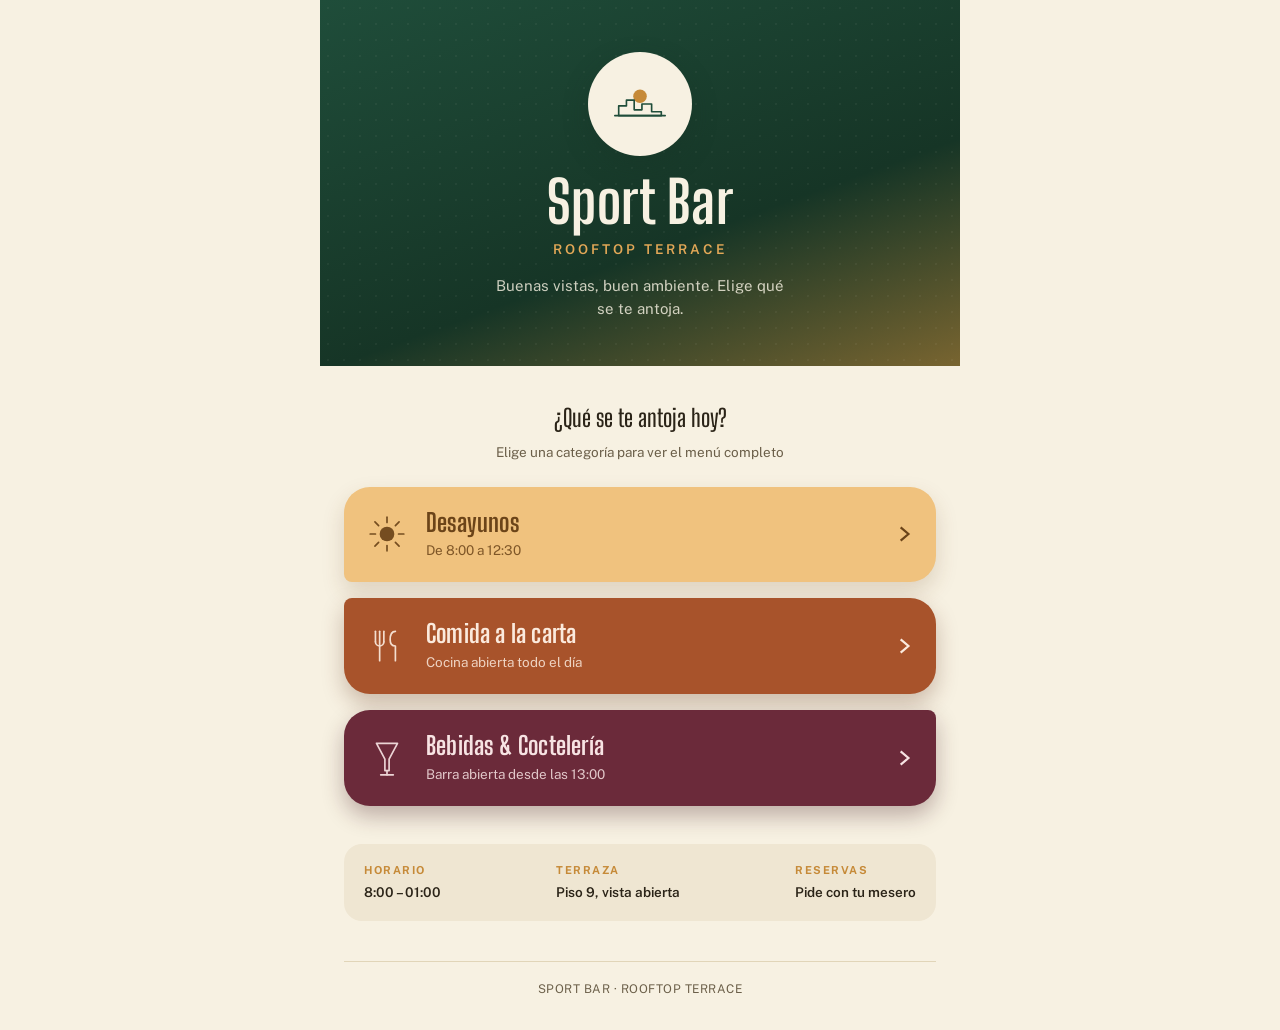
==== index.html @ 1ca73cd4 "Add files via upload" ====
<!doctype html>
<html lang="es">
<head>
<meta charset="UTF-8" />
<meta name="viewport" content="width=device-width, initial-scale=1.0" />
<title>Sport Bar — Rooftop Terrace</title>
<meta name="description" content="Elige entre desayunos, comida a la carta y bebidas / coctelería." />
<link rel="preconnect" href="https://fonts.googleapis.com">
<link rel="preconnect" href="https://fonts.gstatic.com" crossorigin>
<link href="https://fonts.googleapis.com/css2?family=Big+Shoulders+Display:wght@600;700&family=Public+Sans:wght@400;600;700&display=swap" rel="stylesheet">
<link rel="stylesheet" href="styles.css">
</head>
<body>

<div class="shell">

  <header class="hero-band">
    <div class="hero-band__inner">
      <div class="badge">
        <svg viewBox="0 0 64 64">
          <circle class="sun" cx="32" cy="24" r="7"/>
          <path d="M10 44 L10 34 L18 34 L18 28 L26 28 L26 38 L34 38 L34 32 L44 32 L44 40 L54 40 L54 44 Z"/>
          <line x1="6" y1="44" x2="58" y2="44"/>
        </svg>
      </div>
      <h1 class="hero-band__title">Sport Bar</h1>
      <p class="hero-band__subtitle">ROOFTOP TERRACE</p>
      <p class="hero-band__tagline">Buenas vistas, buen ambiente. Elige qué se te antoja.</p>
    </div>
  </header>

  <div class="content">

    <div class="selector-heading">
      <h2 class="selector-heading__title">¿Qué se te antoja hoy?</h2>
      <p class="selector-heading__hint">Elige una categoría para ver el menú completo</p>
    </div>

    <nav class="selector" aria-label="Selecciona una categoría de menú">

      <a class="panel panel--peach" href="desayunos.html">
        <svg class="panel__icon" viewBox="0 0 40 40">
          <circle class="sun" cx="20" cy="20" r="7"/>
          <line x1="20" y1="4" x2="20" y2="9"/>
          <line x1="20" y1="31" x2="20" y2="36"/>
          <line x1="4" y1="20" x2="9" y2="20"/>
          <line x1="31" y1="20" x2="36" y2="20"/>
          <line x1="8.5" y1="8.5" x2="12" y2="12"/>
          <line x1="28" y1="28" x2="31.5" y2="31.5"/>
          <line x1="31.5" y1="8.5" x2="28" y2="12"/>
          <line x1="12" y1="28" x2="8.5" y2="31.5"/>
        </svg>
        <span class="panel__text">
          <p class="panel__label">Desayunos</p>
          <p class="panel__desc">De 8:00 a 12:30</p>
        </span>
        <svg class="panel__arrow" viewBox="0 0 18 18"><path d="M6 3l7 6-7 6"/></svg>
      </a>

      <a class="panel panel--brick" href="comida.html">
        <svg class="panel__icon" viewBox="0 0 40 40">
          <line x1="13" y1="6" x2="13" y2="34"/>
          <line x1="9" y1="6" x2="9" y2="16"/>
          <line x1="17" y1="6" x2="17" y2="16"/>
          <path d="M9 16c0 2.2 1.8 4 4 4s4-1.8 4-4"/>
          <path d="M28 6c-3 0-5 3-5 8s2 6 5 6v14"/>
        </svg>
        <span class="panel__text">
          <p class="panel__label">Comida a la carta</p>
          <p class="panel__desc">Cocina abierta todo el día</p>
        </span>
        <svg class="panel__arrow" viewBox="0 0 18 18"><path d="M6 3l7 6-7 6"/></svg>
      </a>

      <a class="panel panel--wine" href="bebidas.html">
        <svg class="panel__icon" viewBox="0 0 40 40">
          <path d="M10 6h20l-8 15v11h-4V21z"/>
          <line x1="14" y1="36" x2="26" y2="36"/>
          <line x1="20" y1="32" x2="20" y2="36"/>
        </svg>
        <span class="panel__text">
          <p class="panel__label">Bebidas &amp; Coctelería</p>
          <p class="panel__desc">Barra abierta desde las 13:00</p>
        </span>
        <svg class="panel__arrow" viewBox="0 0 18 18"><path d="M6 3l7 6-7 6"/></svg>
      </a>

    </nav>

    <div class="info-row">
      <div class="info-row__item">
        <p class="info-row__label">HORARIO</p>
        <p class="info-row__value">8:00 – 01:00</p>
      </div>
      <div class="info-row__item">
        <p class="info-row__label">TERRAZA</p>
        <p class="info-row__value">Piso 9, vista abierta</p>
      </div>
      <div class="info-row__item">
        <p class="info-row__label">RESERVAS</p>
        <p class="info-row__value">Pide con tu mesero</p>
      </div>
    </div>

  </div>

  <footer class="footer">
    <div class="footer__line"></div>
    <p class="footer__text">SPORT BAR · ROOFTOP TERRACE</p>
  </footer>

</div>

</body>
</html>
---- styles.css ----
/* ==========================================================================
   SPORT BAR — Rooftop Terrace
   Sistema de diseño compartido (v2 — cálido, amigable, con personalidad)
   ========================================================================== */

:root {
  --cream: #F7F1E2;
  --cream-soft: #EFE6D2;
  --ink: #2B2418;
  --ink-soft: #6B5F49;

  --pitch: #1F4D3A;
  --pitch-deep: #163526;
  --gold: #E3A857;
  --gold-deep: #C68A38;

  --peach: #F0C27E;
  --peach-ink: #6B4419;
  --brick: #A8532B;
  --brick-ink: #FBEADD;
  --wine: #6B2A3A;
  --wine-ink: #F7E3E3;

  --line-soft: #E1D5B8;

  --font-display: "Big Shoulders Display", sans-serif;
  --font-body: "Public Sans", sans-serif;
}

* { box-sizing: border-box; }
html { -webkit-text-size-adjust: 100%; }

body {
  margin: 0;
  background: var(--cream);
  color: var(--ink);
  font-family: var(--font-body);
  font-weight: 400;
  line-height: 1.5;
  -webkit-font-smoothing: antialiased;
}

a { color: inherit; }

@media (prefers-reduced-motion: reduce) {
  * { animation-duration: 0.001ms !important; transition-duration: 0.001ms !important; }
}

/* --------------------------------------------------------------------------
   Page shell
   -------------------------------------------------------------------------- */

.shell {
  max-width: 640px;
  margin: 0 auto;
  min-height: 100vh;
  display: flex;
  flex-direction: column;
}

.content {
  padding: 0 24px;
}

/* --------------------------------------------------------------------------
   Hero band — logo + nombre, cálido, primer plano
   -------------------------------------------------------------------------- */

.hero-band {
  position: relative;
  overflow: hidden;
  background: linear-gradient(160deg, var(--pitch) 0%, var(--pitch-deep) 62%, var(--gold-deep) 130%);
  padding: 52px 24px 46px;
  text-align: center;
}

.hero-band::before {
  content: "";
  position: absolute;
  inset: 0;
  background-image: radial-gradient(rgba(247, 241, 226, 0.08) 1.4px, transparent 1.4px);
  background-size: 16px 16px;
  opacity: 0.6;
}

.hero-band__inner { position: relative; }

.badge {
  width: 104px;
  height: 104px;
  margin: 0 auto 18px;
  border-radius: 50%;
  background: var(--cream);
  display: flex;
  align-items: center;
  justify-content: center;
  box-shadow: 0 10px 24px rgba(22, 53, 38, 0.35);
}

.badge svg {
  width: 62px;
  height: 62px;
  stroke: var(--pitch);
  fill: none;
  stroke-width: 1.7;
  stroke-linecap: round;
  stroke-linejoin: round;
}

.badge svg .sun { fill: var(--gold-deep); stroke: none; }

.hero-band__title {
  font-family: var(--font-display);
  font-weight: 700;
  font-size: clamp(42px, 11vw, 58px);
  line-height: 0.95;
  letter-spacing: 0.5px;
  margin: 0;
  color: var(--cream);
}

.hero-band__subtitle {
  font-size: 13.5px;
  letter-spacing: 3px;
  color: var(--gold);
  margin: 10px 0 0;
  font-weight: 600;
}

.hero-band__tagline {
  max-width: 34ch;
  margin: 16px auto 0;
  color: rgba(247, 241, 226, 0.82);
  font-size: 15px;
}

/* --------------------------------------------------------------------------
   Selector heading
   -------------------------------------------------------------------------- */

.selector-heading { text-align: center; padding: 34px 0 6px; }

.selector-heading__title {
  font-family: var(--font-display);
  font-weight: 600;
  font-size: 24px;
  margin: 0;
  color: var(--ink);
}

.selector-heading__hint {
  margin: 6px 0 0;
  font-size: 13.5px;
  color: var(--ink-soft);
}

/* --------------------------------------------------------------------------
   Selector — paneles de color, uno por categoría
   -------------------------------------------------------------------------- */

.selector {
  display: flex;
  flex-direction: column;
  gap: 16px;
  padding: 18px 0 8px;
}

.panel {
  display: flex;
  align-items: center;
  gap: 18px;
  padding: 22px 22px;
  text-decoration: none;
  border-radius: 26px 26px 26px 8px;
  transition: transform 0.18s ease, box-shadow 0.18s ease;
}

.panel:nth-child(2) { border-radius: 8px 26px 26px 26px; }
.panel:nth-child(3) { border-radius: 26px 8px 26px 26px; }

.panel:hover, .panel:focus-visible { transform: translateY(-2px); }

.panel:focus-visible { outline: 2px solid var(--ink); outline-offset: 3px; }

.panel--peach { background: var(--peach); color: var(--peach-ink); box-shadow: 0 10px 22px rgba(107, 68, 25, 0.18); }
.panel--brick { background: var(--brick); color: var(--brick-ink); box-shadow: 0 10px 22px rgba(90, 40, 18, 0.28); }
.panel--wine  { background: var(--wine);  color: var(--wine-ink);  box-shadow: 0 10px 22px rgba(60, 15, 25, 0.3); }

.panel__icon {
  flex: 0 0 auto;
  width: 42px;
  height: 42px;
  stroke: currentColor;
  fill: none;
  stroke-width: 1.6;
  stroke-linecap: round;
  stroke-linejoin: round;
  opacity: 0.92;
}

.panel__icon .sun { fill: currentColor; stroke: none; }

.panel__text { flex: 1; min-width: 0; }

.panel__label {
  font-family: var(--font-display);
  font-weight: 700;
  font-size: 25px;
  letter-spacing: 0.2px;
  margin: 0;
  line-height: 1.1;
}

.panel__desc { margin: 4px 0 0; font-size: 13.5px; opacity: 0.85; }

.panel__arrow {
  flex: 0 0 auto;
  width: 20px;
  height: 20px;
  stroke: currentColor;
  fill: none;
  stroke-width: 2;
  transition: transform 0.2s ease;
}

.panel:hover .panel__arrow, .panel:focus-visible .panel__arrow { transform: translateX(4px); }

/* --------------------------------------------------------------------------
   Info row (horarios)
   -------------------------------------------------------------------------- */

.info-row {
  display: flex;
  justify-content: space-between;
  gap: 12px;
  margin-top: 30px;
  padding: 18px 20px;
  background: var(--cream-soft);
  border-radius: 18px;
  flex-wrap: wrap;
}

.info-row__item { text-align: left; }

.info-row__label {
  font-size: 11px;
  letter-spacing: 1.5px;
  color: var(--gold-deep);
  font-weight: 700;
  margin: 0 0 4px;
}

.info-row__value { font-size: 13.5px; color: var(--ink); margin: 0; font-weight: 600; }

/* --------------------------------------------------------------------------
   Footer
   -------------------------------------------------------------------------- */

.footer { margin-top: auto; padding: 40px 24px 32px; text-align: center; }
.footer__line { height: 1px; background: var(--line-soft); margin-bottom: 18px; }
.footer__text { font-size: 12px; color: var(--ink-soft); letter-spacing: 0.5px; margin: 0; }

/* --------------------------------------------------------------------------
   Menu pages
   -------------------------------------------------------------------------- */

.menu-topbar {
  display: flex;
  align-items: center;
  gap: 12px;
  padding: 20px 24px 18px;
  color: var(--cream);
}

.menu-topbar--peach { background: linear-gradient(135deg, var(--peach) 0%, var(--gold-deep) 130%); color: var(--peach-ink); }
.menu-topbar--brick { background: linear-gradient(135deg, var(--brick) 0%, var(--wine) 140%); color: var(--brick-ink); }
.menu-topbar--wine  { background: linear-gradient(135deg, var(--wine) 0%, var(--pitch-deep) 140%); color: var(--wine-ink); }

.menu-topbar__badge {
  width: 44px;
  height: 44px;
  border-radius: 50%;
  background: rgba(255,255,255,0.9);
  display: flex;
  align-items: center;
  justify-content: center;
  flex: 0 0 auto;
}

.menu-topbar__badge svg { width: 26px; height: 26px; stroke: var(--pitch); fill: none; stroke-width: 1.8; }

.menu-topbar__text { flex: 1; }

.menu-topbar__eyebrow { font-size: 11.5px; letter-spacing: 2px; font-weight: 700; margin: 0; opacity: 0.85; }

.menu-topbar__title { font-family: var(--font-display); font-size: 28px; font-weight: 700; margin: 2px 0 0; }

.menu-section { margin-top: 34px; padding: 0 24px; }

.menu-section__title { font-family: var(--font-display); font-size: 19px; font-weight: 600; color: var(--pitch); margin: 0 0 2px; }

.menu-item {
  display: flex;
  justify-content: space-between;
  align-items: baseline;
  gap: 16px;
  padding: 15px 0;
  border-top: 1px solid var(--line-soft);
}

.menu-section .menu-item:last-child { border-bottom: 1px solid var(--line-soft); }

.menu-item__name { font-weight: 600; font-size: 16px; }

.menu-item__desc { font-size: 13px; color: var(--ink-soft); margin-top: 3px; font-weight: 400; }

.menu-item__price { flex: 0 0 auto; font-family: var(--font-display); font-weight: 700; font-size: 17px; color: var(--gold-deep); white-space: nowrap; }

.back-link {
  display: inline-flex;
  align-items: center;
  gap: 8px;
  margin: 34px 24px 0;
  font-size: 14px;
  font-weight: 600;
  text-decoration: none;
  color: var(--pitch);
}

.back-link svg { width: 14px; height: 14px; stroke: var(--pitch); fill: none; stroke-width: 2; stroke-linecap: round; stroke-linejoin: round; }
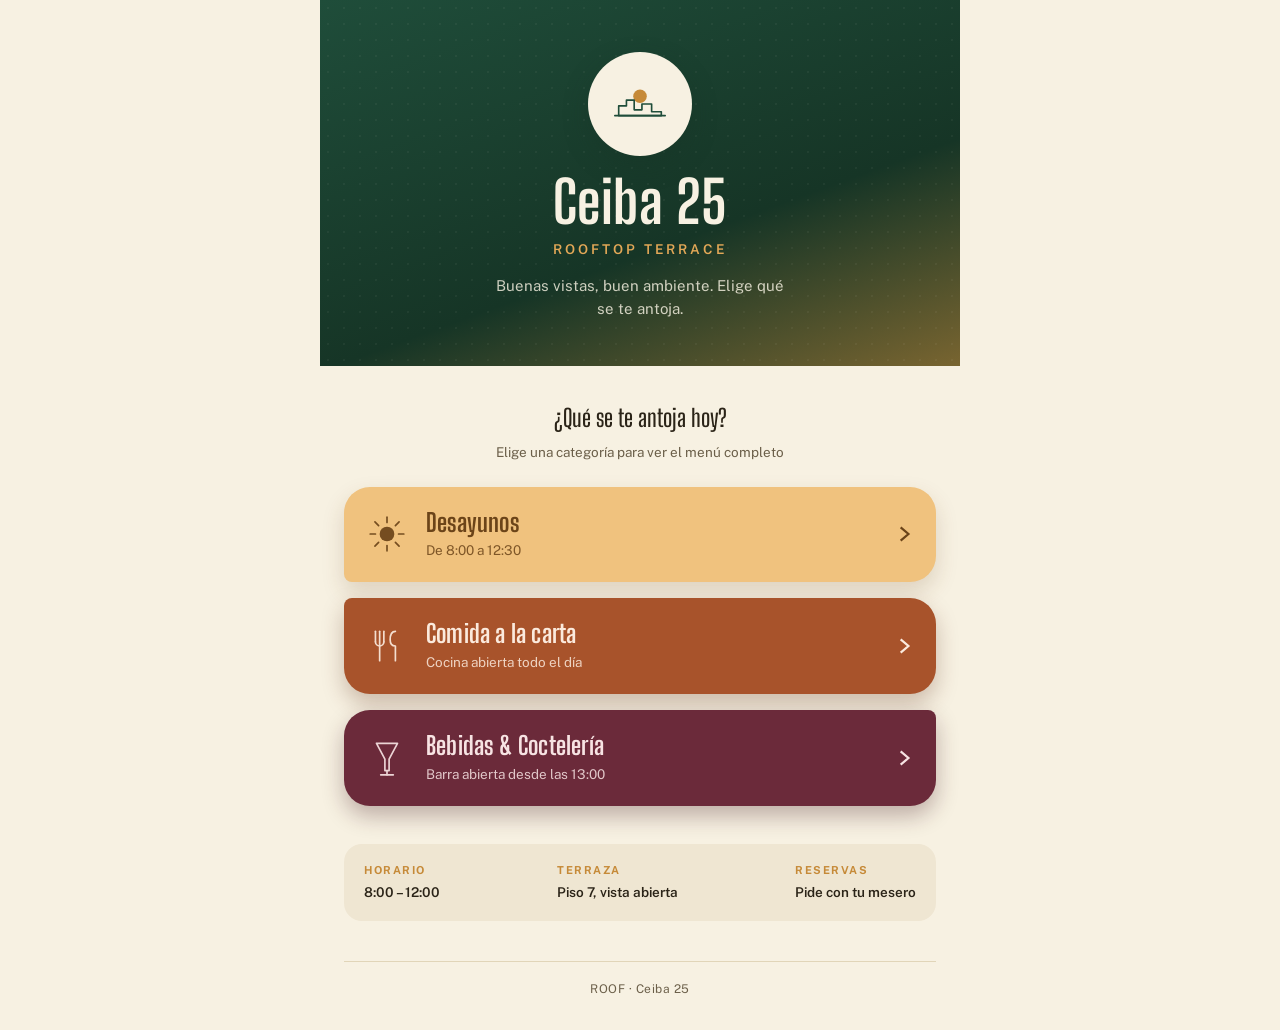
==== commit a9b62ed2: "Update index.html" ====
--- a/index.html
+++ b/index.html
@@ -3,7 +3,7 @@
 <head>
 <meta charset="UTF-8" />
 <meta name="viewport" content="width=device-width, initial-scale=1.0" />
-<title>Sport Bar — Rooftop Terrace</title>
+<title>Roof — Ceiba 25</title>
 <meta name="description" content="Elige entre desayunos, comida a la carta y bebidas / coctelería." />
 <link rel="preconnect" href="https://fonts.googleapis.com">
 <link rel="preconnect" href="https://fonts.gstatic.com" crossorigin>
@@ -23,7 +23,7 @@
           <line x1="6" y1="44" x2="58" y2="44"/>
         </svg>
       </div>
-      <h1 class="hero-band__title">Sport Bar</h1>
+      <h1 class="hero-band__title">Ceiba 25</h1>
       <p class="hero-band__subtitle">ROOFTOP TERRACE</p>
       <p class="hero-band__tagline">Buenas vistas, buen ambiente. Elige qué se te antoja.</p>
     </div>
@@ -90,11 +90,11 @@
     <div class="info-row">
       <div class="info-row__item">
         <p class="info-row__label">HORARIO</p>
-        <p class="info-row__value">8:00 – 01:00</p>
+        <p class="info-row__value">8:00 – 12:00</p>
       </div>
       <div class="info-row__item">
         <p class="info-row__label">TERRAZA</p>
-        <p class="info-row__value">Piso 9, vista abierta</p>
+        <p class="info-row__value">Piso 7, vista abierta</p>
       </div>
       <div class="info-row__item">
         <p class="info-row__label">RESERVAS</p>
@@ -106,7 +106,7 @@
 
   <footer class="footer">
     <div class="footer__line"></div>
-    <p class="footer__text">SPORT BAR · ROOFTOP TERRACE</p>
+    <p class="footer__text">ROOF · Ceiba 25</p>
   </footer>
 
 </div>
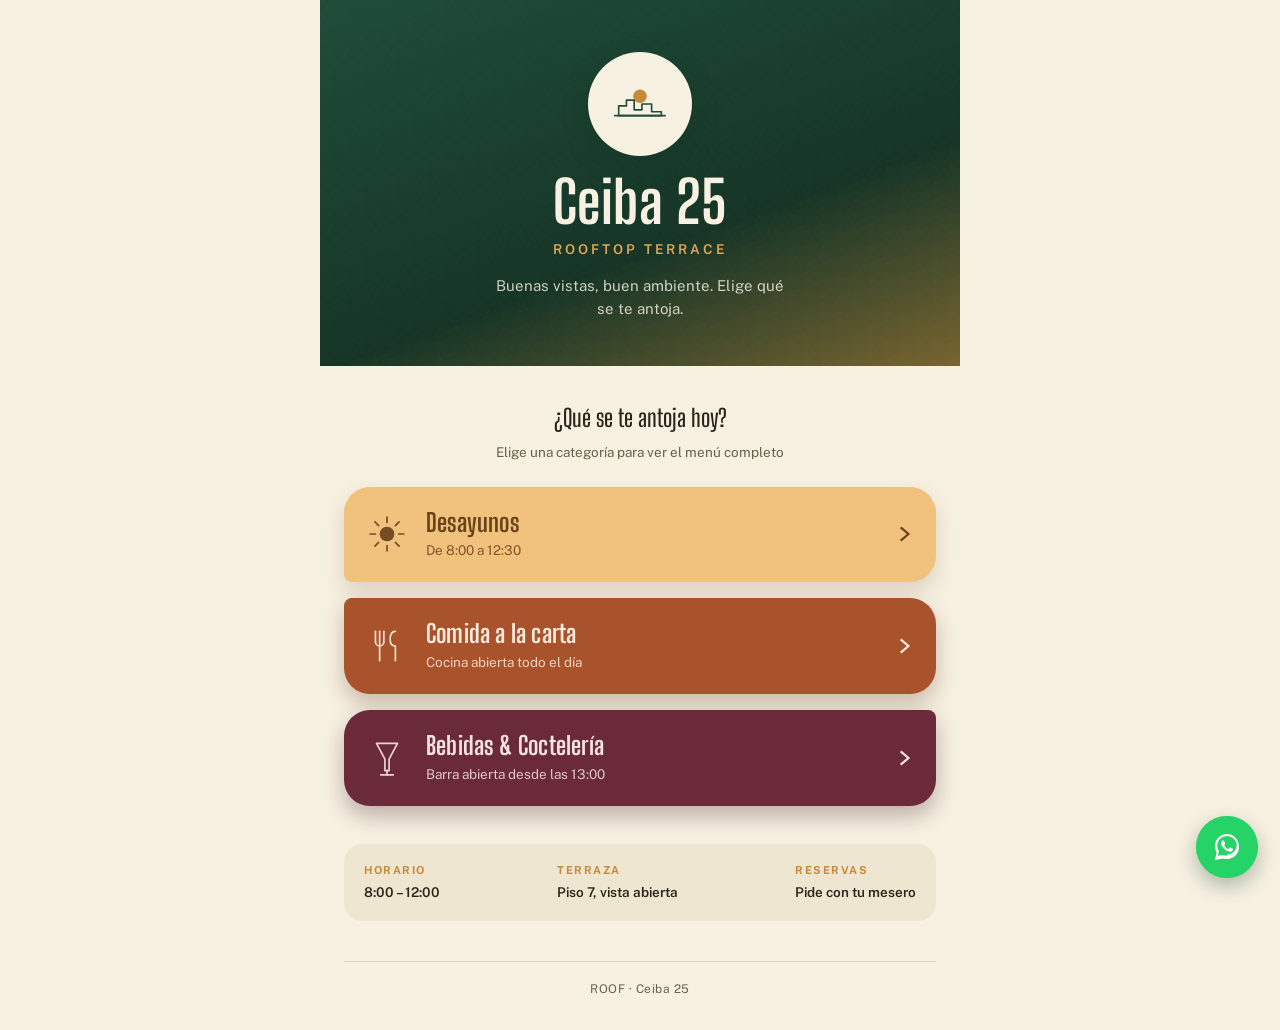
==== commit 2c6de7d1: "Add files via upload" ====
--- a/index.html
+++ b/index.html
@@ -111,5 +111,16 @@
 
 </div>
 
+<!-- Botón flotante de WhatsApp -->
+<a class="wa-float"
+   href="https://wa.me/529841188727?text=Hola%2C%20quiero%20hacer%20un%20pedido%20en%20Ceiba%2025"
+   target="_blank"
+   rel="noopener"
+   aria-label="Ordenar por WhatsApp">
+  <svg viewBox="0 0 32 32" aria-hidden="true">
+    <path d="M16.02 3C9.4 3 4 8.36 4 14.98c0 2.2.6 4.26 1.66 6.03L4 29l8.2-1.6a12.9 12.9 0 0 0 3.82.58h.01c6.62 0 12.02-5.36 12.02-11.98C28.05 8.37 22.65 3 16.02 3zm0 21.7h-.01a10.6 10.6 0 0 1-3.94-.7l-.28-.12-4.87.95.95-4.75-.14-.29a9.8 9.8 0 0 1-1.5-5.2 9.75 9.75 0 0 1 9.79-9.7 9.75 9.75 0 0 1 9.78 9.72 9.75 9.75 0 0 1-9.78 9.09zm5.36-7.29c-.29-.15-1.74-.86-2-.96-.27-.1-.47-.15-.66.15-.2.29-.76.96-.93 1.16-.17.2-.34.22-.63.07-.29-.15-1.23-.45-2.35-1.45-.87-.77-1.45-1.72-1.62-2.02-.17-.29-.02-.45.13-.6.13-.13.29-.34.44-.51.15-.17.2-.29.29-.49.1-.2.05-.37-.02-.51-.07-.15-.66-1.59-.9-2.17-.24-.57-.48-.5-.66-.5h-.56c-.2 0-.51.07-.78.37-.27.29-1.02 1-1.02 2.44s1.05 2.83 1.19 3.02c.15.2 2.07 3.16 5.02 4.43.7.3 1.25.48 1.68.62.7.22 1.34.19 1.84.12.56-.08 1.74-.71 1.98-1.4.24-.68.24-1.27.17-1.39-.07-.13-.27-.2-.56-.35z"/>
+  </svg>
+</a>
+
 </body>
 </html>
--- a/styles.css
+++ b/styles.css
@@ -328,3 +328,79 @@
 }
 
 .back-link svg { width: 14px; height: 14px; stroke: var(--pitch); fill: none; stroke-width: 2; stroke-linecap: round; stroke-linejoin: round; }
+
+/* ==========================================================================
+   Botón flotante de WhatsApp — visible en todas las páginas
+   ========================================================================== */
+
+.wa-float {
+  position: fixed;
+  right: 22px;
+  bottom: 22px;
+  z-index: 999;
+  width: 62px;
+  height: 62px;
+  border-radius: 50%;
+  background: #25D366;
+  display: flex;
+  align-items: center;
+  justify-content: center;
+  text-decoration: none;
+  box-shadow: 0 8px 20px rgba(18, 60, 40, 0.32);
+  animation: wa-float-bounce 2.6s ease-in-out infinite;
+}
+
+.wa-float:hover,
+.wa-float:focus-visible {
+  animation-play-state: paused;
+  transform: translateY(-4px);
+}
+
+.wa-float svg {
+  width: 32px;
+  height: 32px;
+  fill: #FFFFFF;
+}
+
+/* anillo de pulso, para que llame la atención sin ser invasivo */
+.wa-float::before {
+  content: "";
+  position: absolute;
+  inset: 0;
+  border-radius: 50%;
+  background: #25D366;
+  opacity: 0.55;
+  animation: wa-pulse 2.6s ease-out infinite;
+  z-index: -1;
+}
+
+@keyframes wa-float-bounce {
+  0%, 100% { transform: translateY(0); }
+  50% { transform: translateY(-10px); }
+}
+
+@keyframes wa-pulse {
+  0%   { transform: scale(1);   opacity: 0.45; }
+  70%  { transform: scale(1.55); opacity: 0; }
+  100% { transform: scale(1.55); opacity: 0; }
+}
+
+@media (prefers-reduced-motion: reduce) {
+  .wa-float,
+  .wa-float::before {
+    animation: none;
+  }
+}
+
+@media (max-width: 420px) {
+  .wa-float {
+    right: 16px;
+    bottom: 16px;
+    width: 56px;
+    height: 56px;
+  }
+  .wa-float svg {
+    width: 28px;
+    height: 28px;
+  }
+}
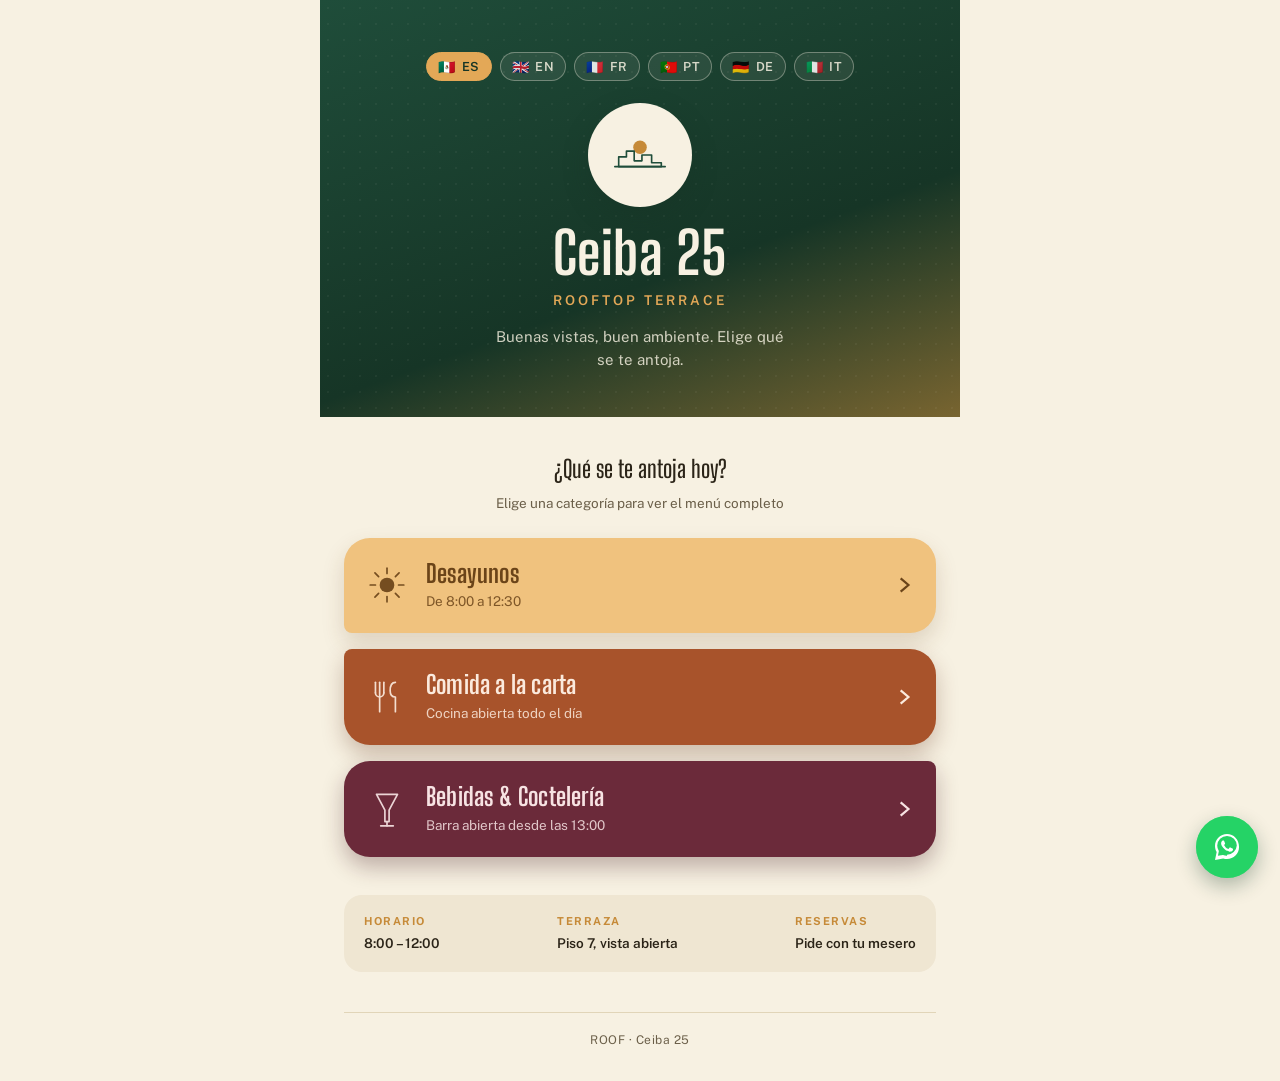
==== commit 3e560827: "Add files via upload" ====
--- a/index.html
+++ b/index.html
@@ -16,6 +16,7 @@
 
   <header class="hero-band">
     <div class="hero-band__inner">
+      <div class="lang-selector" style="margin-bottom:22px;"></div>
       <div class="badge">
         <svg viewBox="0 0 64 64">
           <circle class="sun" cx="32" cy="24" r="7"/>
@@ -25,15 +26,15 @@
       </div>
       <h1 class="hero-band__title">Ceiba 25</h1>
       <p class="hero-band__subtitle">ROOFTOP TERRACE</p>
-      <p class="hero-band__tagline">Buenas vistas, buen ambiente. Elige qué se te antoja.</p>
+      <p class="hero-band__tagline" data-i18n="idx_tagline">Buenas vistas, buen ambiente. Elige qué se te antoja.</p>
     </div>
   </header>
 
   <div class="content">
 
     <div class="selector-heading">
-      <h2 class="selector-heading__title">¿Qué se te antoja hoy?</h2>
-      <p class="selector-heading__hint">Elige una categoría para ver el menú completo</p>
+      <h2 class="selector-heading__title" data-i18n="idx_selectorTitle">¿Qué se te antoja hoy?</h2>
+      <p class="selector-heading__hint" data-i18n="idx_selectorHint">Elige una categoría para ver el menú completo</p>
     </div>
 
     <nav class="selector" aria-label="Selecciona una categoría de menú">
@@ -51,8 +52,8 @@
           <line x1="12" y1="28" x2="8.5" y2="31.5"/>
         </svg>
         <span class="panel__text">
-          <p class="panel__label">Desayunos</p>
-          <p class="panel__desc">De 8:00 a 12:30</p>
+          <p class="panel__label" data-i18n="idx_desayunosLabel">Desayunos</p>
+          <p class="panel__desc" data-i18n="idx_desayunosDesc">De 8:00 a 12:30</p>
         </span>
         <svg class="panel__arrow" viewBox="0 0 18 18"><path d="M6 3l7 6-7 6"/></svg>
       </a>
@@ -66,8 +67,8 @@
           <path d="M28 6c-3 0-5 3-5 8s2 6 5 6v14"/>
         </svg>
         <span class="panel__text">
-          <p class="panel__label">Comida a la carta</p>
-          <p class="panel__desc">Cocina abierta todo el día</p>
+          <p class="panel__label" data-i18n="idx_comidaLabel">Comida a la carta</p>
+          <p class="panel__desc" data-i18n="idx_comidaDesc">Cocina abierta todo el día</p>
         </span>
         <svg class="panel__arrow" viewBox="0 0 18 18"><path d="M6 3l7 6-7 6"/></svg>
       </a>
@@ -79,8 +80,8 @@
           <line x1="20" y1="32" x2="20" y2="36"/>
         </svg>
         <span class="panel__text">
-          <p class="panel__label">Bebidas &amp; Coctelería</p>
-          <p class="panel__desc">Barra abierta desde las 13:00</p>
+          <p class="panel__label" data-i18n="idx_bebidasLabel">Bebidas &amp; Coctelería</p>
+          <p class="panel__desc" data-i18n="idx_bebidasDesc">Barra abierta desde las 13:00</p>
         </span>
         <svg class="panel__arrow" viewBox="0 0 18 18"><path d="M6 3l7 6-7 6"/></svg>
       </a>
@@ -89,16 +90,16 @@
 
     <div class="info-row">
       <div class="info-row__item">
-        <p class="info-row__label">HORARIO</p>
-        <p class="info-row__value">8:00 – 12:00</p>
+        <p class="info-row__label" data-i18n="idx_horarioLabel">HORARIO</p>
+        <p class="info-row__value" data-i18n="idx_horarioValue">8:00 – 12:00</p>
       </div>
       <div class="info-row__item">
-        <p class="info-row__label">TERRAZA</p>
-        <p class="info-row__value">Piso 7, vista abierta</p>
+        <p class="info-row__label" data-i18n="idx_terrazaLabel">TERRAZA</p>
+        <p class="info-row__value" data-i18n="idx_terrazaValue">Piso 7, vista abierta</p>
       </div>
       <div class="info-row__item">
-        <p class="info-row__label">RESERVAS</p>
-        <p class="info-row__value">Pide con tu mesero</p>
+        <p class="info-row__label" data-i18n="idx_reservasLabel">RESERVAS</p>
+        <p class="info-row__value" data-i18n="idx_reservasValue">Pide con tu mesero</p>
       </div>
     </div>
 
@@ -122,5 +123,6 @@
   </svg>
 </a>
 
+<script src="i18n.js"></script>
 </body>
 </html>
--- a/styles.css
+++ b/styles.css
@@ -404,3 +404,70 @@
     height: 28px;
   }
 }
+
+/* ==========================================================================
+   Selector de idioma
+   ========================================================================== */
+
+.lang-selector {
+  display: flex;
+  flex-wrap: wrap;
+  justify-content: center;
+  gap: 8px;
+}
+
+.lang-pill {
+  display: inline-flex;
+  align-items: center;
+  gap: 6px;
+  padding: 6px 11px;
+  border-radius: 999px;
+  border: 1px solid rgba(247, 241, 226, 0.35);
+  background: rgba(247, 241, 226, 0.08);
+  color: rgba(247, 241, 226, 0.85);
+  font-family: var(--font-body);
+  font-size: 12.5px;
+  font-weight: 600;
+  letter-spacing: 0.5px;
+  cursor: pointer;
+  transition: background 0.15s ease, border-color 0.15s ease, transform 0.15s ease;
+}
+
+.lang-pill__flag {
+  font-size: 14px;
+  line-height: 1;
+}
+
+.lang-pill:hover {
+  border-color: rgba(247, 241, 226, 0.6);
+  transform: translateY(-1px);
+}
+
+.lang-pill--active {
+  background: var(--gold);
+  border-color: var(--gold);
+  color: var(--pitch-deep);
+}
+
+/* variante para el header de las páginas de menú (fondo de color, no del hero) */
+.menu-topbar .lang-selector {
+  justify-content: flex-end;
+  margin-left: auto;
+}
+
+.menu-topbar .lang-pill {
+  border: 1px solid rgba(0,0,0,0.15);
+  background: rgba(255,255,255,0.35);
+  color: inherit;
+  padding: 5px 9px;
+  font-size: 11.5px;
+}
+
+.menu-topbar .lang-pill--active {
+  background: rgba(255,255,255,0.9);
+}
+
+@media (max-width: 380px) {
+  .lang-pill__code { display: none; }
+  .lang-pill { padding: 6px 9px; }
+}
